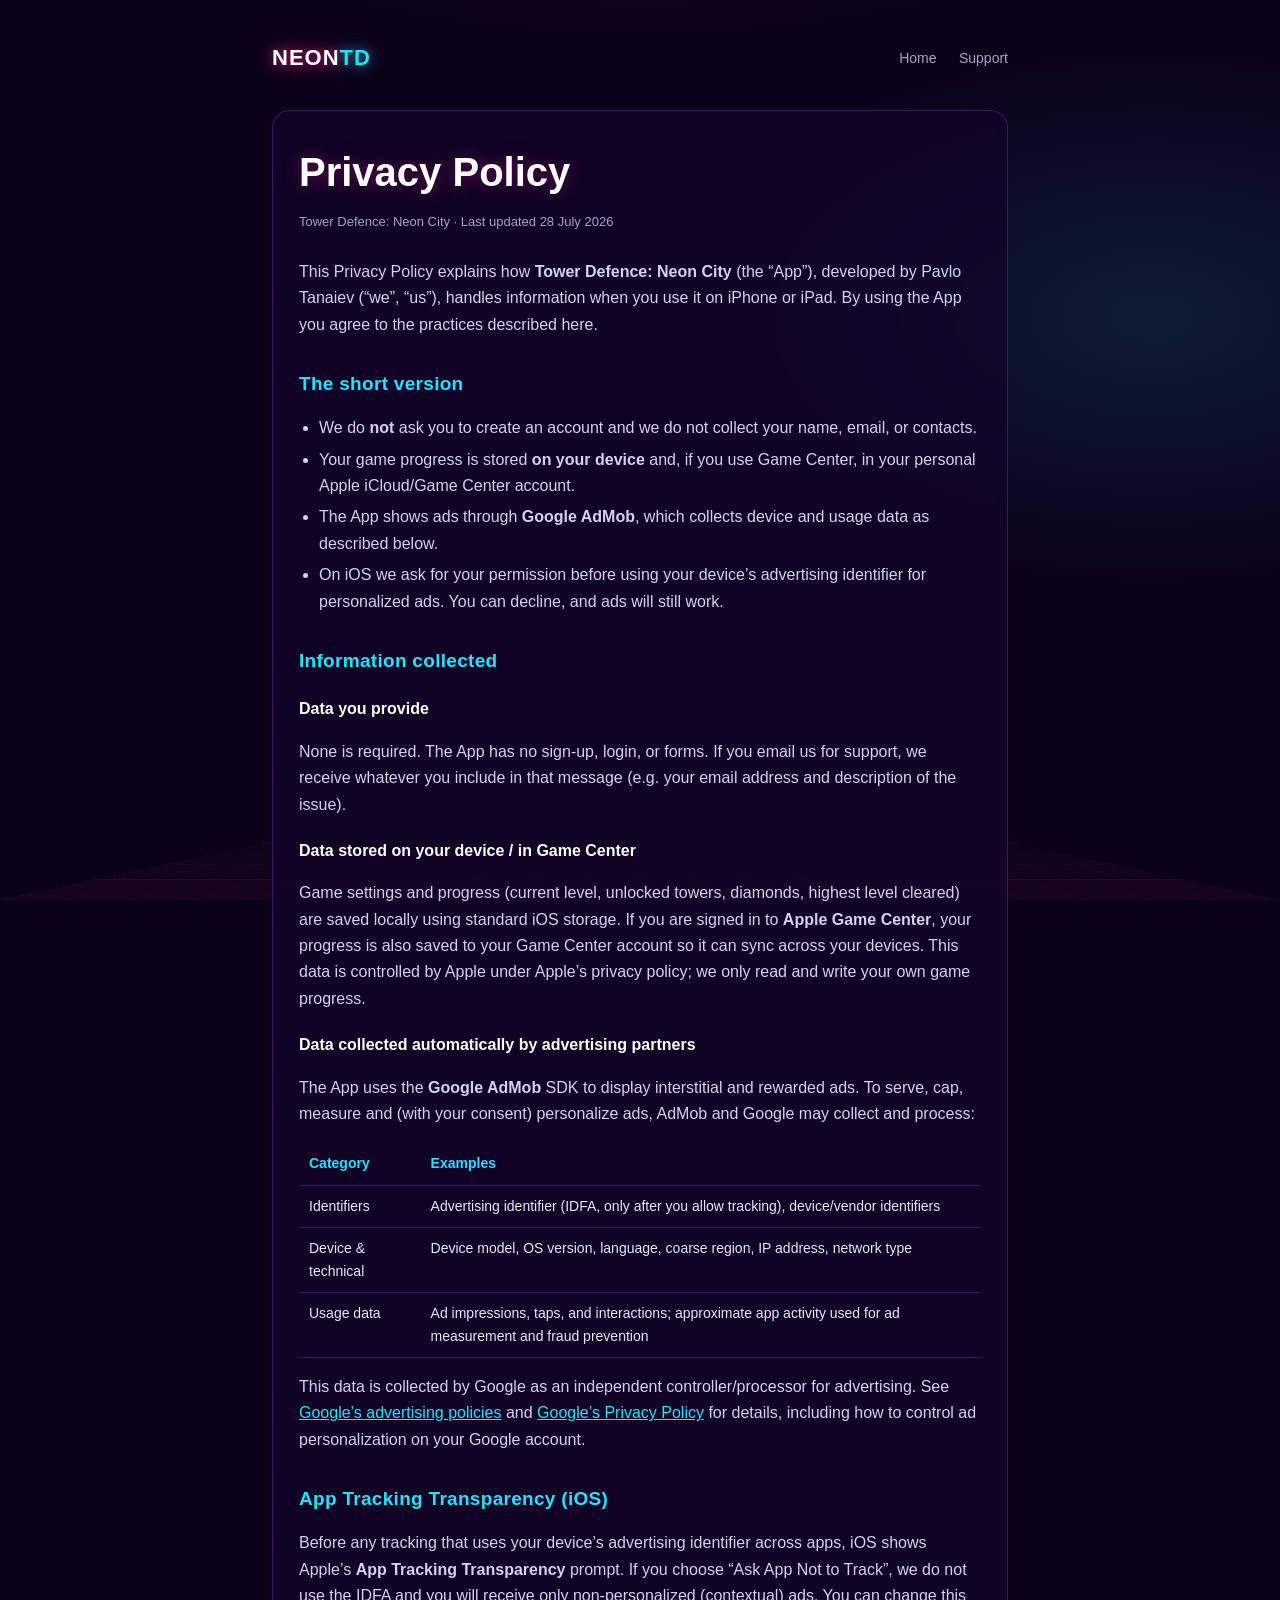
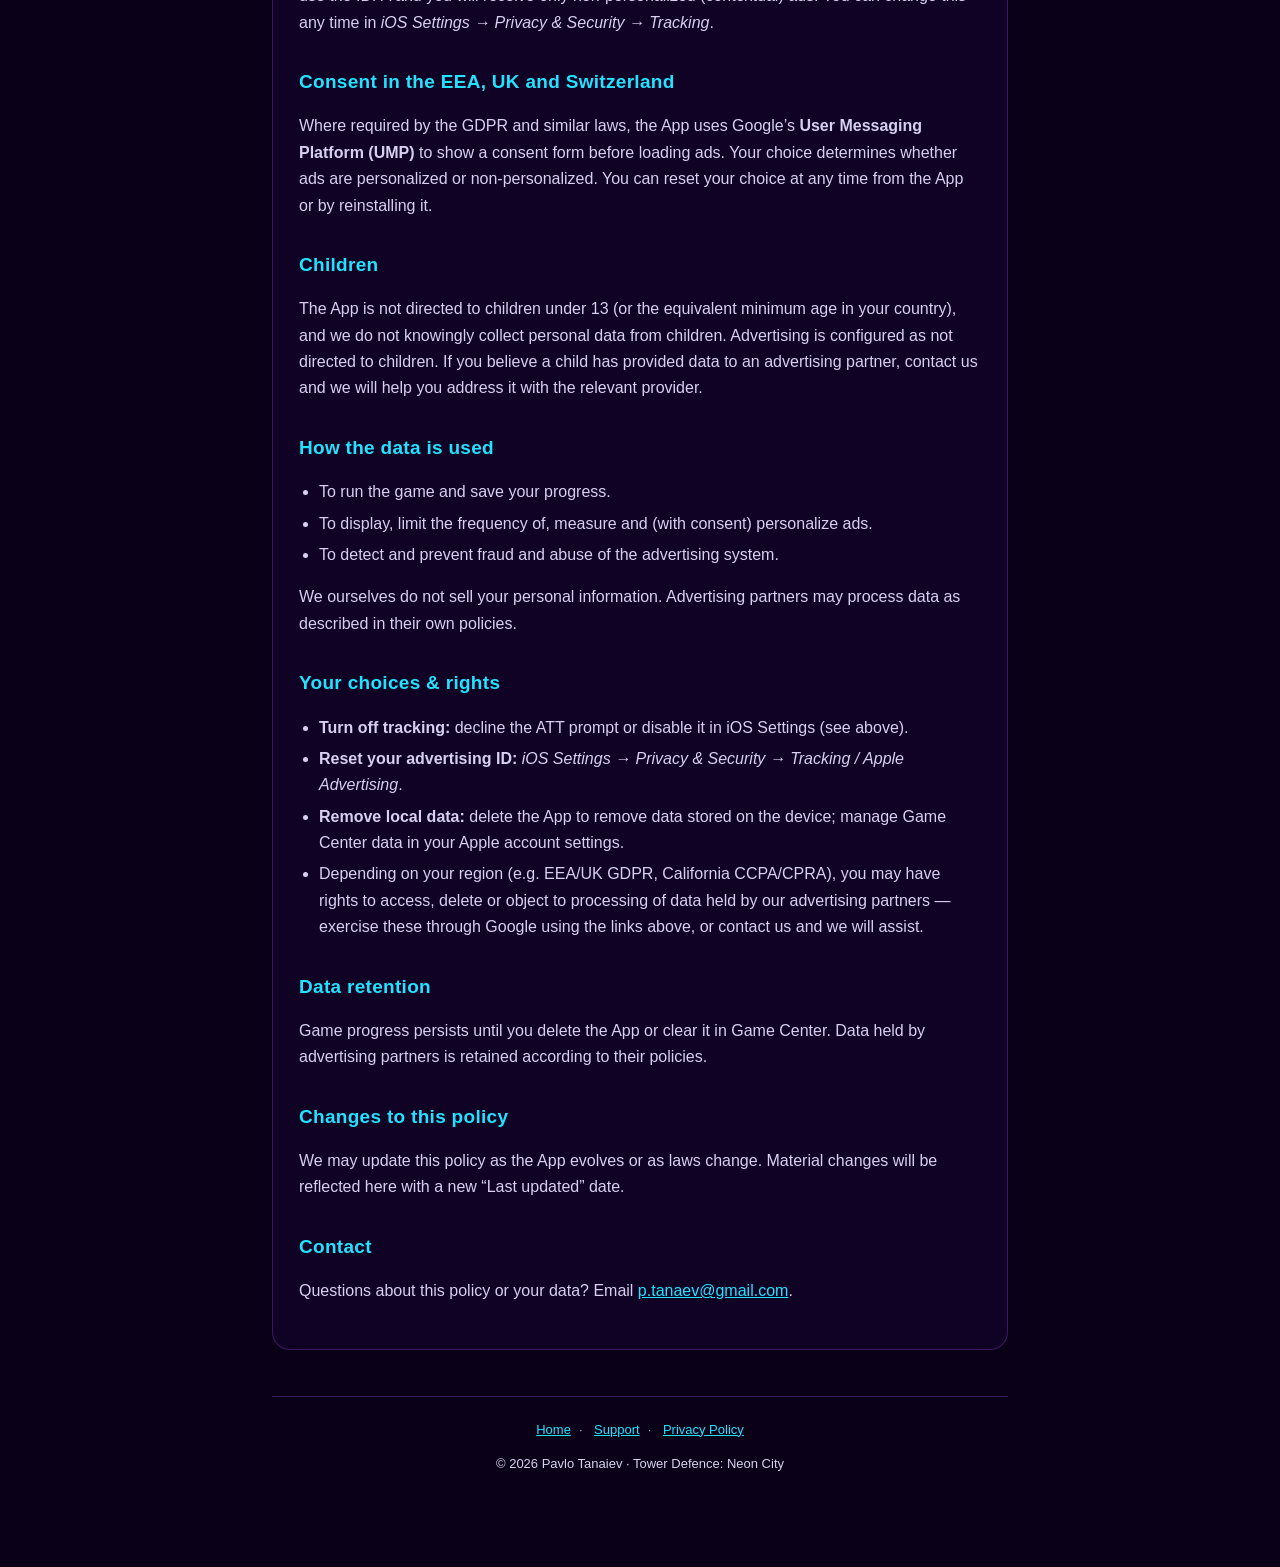
==== privacy.html @ 94c9c4ea "Site: landing, support, privacy policy, app-ads.txt for Tower Defence: Neon City" ====
<!doctype html>
<html lang="en">
<head>
<meta charset="utf-8">
<meta name="viewport" content="width=device-width, initial-scale=1">
<title>Privacy Policy — Tower Defence: Neon City</title>
<meta name="description" content="Privacy Policy for Tower Defence: Neon City (iOS).">
<link rel="stylesheet" href="style.css">
</head>
<body>
<div class="grid-floor"></div>
<div class="wrap">
  <header class="site">
    <a class="brand" href="index.html"><span class="logo">NEON<span class="c">TD</span></span></a>
    <nav>
      <a href="index.html">Home</a>
      <a href="support.html">Support</a>
    </nav>
  </header>

  <div class="card">
    <h1 class="page">Privacy Policy</h1>
    <p class="updated">Tower Defence: Neon City · Last updated 28 July 2026</p>

    <p>This Privacy Policy explains how <strong>Tower Defence: Neon City</strong>
    (the “App”), developed by Pavlo Tanaiev (“we”, “us”), handles information when
    you use it on iPhone or iPad. By using the App you agree to the practices
    described here.</p>

    <h2>The short version</h2>
    <ul>
      <li>We do <strong>not</strong> ask you to create an account and we do not
      collect your name, email, or contacts.</li>
      <li>Your game progress is stored <strong>on your device</strong> and, if you
      use Game Center, in your personal Apple iCloud/Game Center account.</li>
      <li>The App shows ads through <strong>Google AdMob</strong>, which collects
      device and usage data as described below.</li>
      <li>On iOS we ask for your permission before using your device’s advertising
      identifier for personalized ads. You can decline, and ads will still work.</li>
    </ul>

    <h2>Information collected</h2>

    <h3>Data you provide</h3>
    <p>None is required. The App has no sign-up, login, or forms. If you email us
    for support, we receive whatever you include in that message (e.g. your email
    address and description of the issue).</p>

    <h3>Data stored on your device / in Game Center</h3>
    <p>Game settings and progress (current level, unlocked towers, diamonds,
    highest level cleared) are saved locally using standard iOS storage. If you are
    signed in to <strong>Apple Game Center</strong>, your progress is also saved to
    your Game Center account so it can sync across your devices. This data is
    controlled by Apple under Apple’s privacy policy; we only read and write your
    own game progress.</p>

    <h3>Data collected automatically by advertising partners</h3>
    <p>The App uses the <strong>Google AdMob</strong> SDK to display interstitial
    and rewarded ads. To serve, cap, measure and (with your consent) personalize
    ads, AdMob and Google may collect and process:</p>
    <table class="data">
      <tr><th>Category</th><th>Examples</th></tr>
      <tr><td>Identifiers</td><td>Advertising identifier (IDFA, only after you allow tracking), device/vendor identifiers</td></tr>
      <tr><td>Device &amp; technical</td><td>Device model, OS version, language, coarse region, IP address, network type</td></tr>
      <tr><td>Usage data</td><td>Ad impressions, taps, and interactions; approximate app activity used for ad measurement and fraud prevention</td></tr>
    </table>
    <p>This data is collected by Google as an independent controller/processor for
    advertising. See
    <a href="https://policies.google.com/technologies/ads">Google’s advertising
    policies</a> and
    <a href="https://policies.google.com/privacy">Google’s Privacy Policy</a> for
    details, including how to control ad personalization on your Google account.</p>

    <h2>App Tracking Transparency (iOS)</h2>
    <p>Before any tracking that uses your device’s advertising identifier across
    apps, iOS shows Apple’s <strong>App Tracking Transparency</strong> prompt.
    If you choose “Ask App Not to Track”, we do not use the IDFA and you will
    receive only non-personalized (contextual) ads. You can change this any time in
    <em>iOS Settings → Privacy &amp; Security → Tracking</em>.</p>

    <h2>Consent in the EEA, UK and Switzerland</h2>
    <p>Where required by the GDPR and similar laws, the App uses Google’s
    <strong>User Messaging Platform (UMP)</strong> to show a consent form before
    loading ads. Your choice determines whether ads are personalized or
    non-personalized. You can reset your choice at any time from the App or by
    reinstalling it.</p>

    <h2>Children</h2>
    <p>The App is not directed to children under 13 (or the equivalent minimum age
    in your country), and we do not knowingly collect personal data from children.
    Advertising is configured as not directed to children. If you believe a child
    has provided data to an advertising partner, contact us and we will help you
    address it with the relevant provider.</p>

    <h2>How the data is used</h2>
    <ul>
      <li>To run the game and save your progress.</li>
      <li>To display, limit the frequency of, measure and (with consent)
      personalize ads.</li>
      <li>To detect and prevent fraud and abuse of the advertising system.</li>
    </ul>
    <p>We ourselves do not sell your personal information. Advertising partners may
    process data as described in their own policies.</p>

    <h2>Your choices &amp; rights</h2>
    <ul>
      <li><strong>Turn off tracking:</strong> decline the ATT prompt or disable it
      in iOS Settings (see above).</li>
      <li><strong>Reset your advertising ID:</strong> <em>iOS Settings → Privacy
      &amp; Security → Tracking / Apple Advertising</em>.</li>
      <li><strong>Remove local data:</strong> delete the App to remove data stored
      on the device; manage Game Center data in your Apple account settings.</li>
      <li>Depending on your region (e.g. EEA/UK GDPR, California CCPA/CPRA), you may
      have rights to access, delete or object to processing of data held by our
      advertising partners — exercise these through Google using the links above,
      or contact us and we will assist.</li>
    </ul>

    <h2>Data retention</h2>
    <p>Game progress persists until you delete the App or clear it in Game Center.
    Data held by advertising partners is retained according to their policies.</p>

    <h2>Changes to this policy</h2>
    <p>We may update this policy as the App evolves or as laws change. Material
    changes will be reflected here with a new “Last updated” date.</p>

    <h2>Contact</h2>
    <p>Questions about this policy or your data? Email
    <a href="mailto:p.tanaev@gmail.com">p.tanaev@gmail.com</a>.</p>
  </div>

  <footer class="site">
    <div>
      <a href="index.html">Home</a>·
      <a href="support.html">Support</a>·
      <a href="privacy.html">Privacy Policy</a>
    </div>
    <p>© 2026 Pavlo Tanaiev · Tower Defence: Neon City</p>
  </footer>
</div>
</body>
</html>
---- style.css ----
:root {
  --bg: #0a0119;
  --bg2: #12042a;
  --panel: rgba(18, 4, 42, 0.72);
  --cyan: #22e3ff;
  --pink: #ff2d95;
  --violet: #a855f7;
  --text: #eae6ff;
  --muted: #a99fce;
  --line: rgba(168, 85, 247, 0.28);
}

* { box-sizing: border-box; }

html { -webkit-text-size-adjust: 100%; }

body {
  margin: 0;
  background:
    radial-gradient(1200px 600px at 50% -10%, rgba(255,45,149,0.16), transparent 60%),
    radial-gradient(900px 500px at 90% 10%, rgba(34,227,255,0.12), transparent 55%),
    var(--bg);
  color: var(--text);
  font-family: -apple-system, BlinkMacSystemFont, "Segoe UI", Roboto, Helvetica, Arial, sans-serif;
  line-height: 1.65;
  min-height: 100vh;
}

.grid-floor {
  position: fixed;
  left: 0; right: 0; bottom: 0;
  height: 40vh;
  background-image:
    linear-gradient(transparent 0%, rgba(255,45,149,0.10) 100%),
    repeating-linear-gradient(90deg, rgba(34,227,255,0.14) 0 1px, transparent 1px 64px),
    repeating-linear-gradient(0deg, rgba(34,227,255,0.14) 0 1px, transparent 1px 64px);
  transform: perspective(340px) rotateX(68deg);
  transform-origin: bottom;
  opacity: 0.5;
  pointer-events: none;
  z-index: 0;
}

.wrap {
  position: relative;
  z-index: 1;
  max-width: 780px;
  margin: 0 auto;
  padding: 40px 22px 80px;
}

header.site {
  display: flex;
  align-items: center;
  justify-content: space-between;
  gap: 16px;
  margin-bottom: 34px;
  flex-wrap: wrap;
}

.brand {
  display: flex;
  align-items: center;
  gap: 12px;
  text-decoration: none;
}
.brand .logo {
  font-weight: 900;
  font-size: 22px;
  letter-spacing: 1px;
  color: #fff;
  text-shadow: 0 0 14px rgba(255,45,149,0.8), 0 0 30px rgba(255,45,149,0.4);
}
.brand .logo .c { color: var(--cyan); text-shadow: 0 0 14px rgba(34,227,255,0.8); }

nav a {
  color: var(--muted);
  text-decoration: none;
  font-size: 14px;
  margin-left: 18px;
  transition: color .2s;
}
nav a:hover { color: var(--cyan); }

.hero {
  text-align: center;
  padding: 30px 0 20px;
}
.hero h1 {
  font-size: clamp(34px, 8vw, 62px);
  line-height: 1.02;
  margin: 0 0 10px;
  font-weight: 900;
  letter-spacing: -0.5px;
  color: #fff;
  text-shadow: 0 0 22px rgba(255,45,149,0.55);
}
.hero h1 .c { color: var(--cyan); text-shadow: 0 0 22px rgba(34,227,255,0.6); }
.hero p.tag {
  color: var(--cyan);
  letter-spacing: 3px;
  text-transform: uppercase;
  font-size: 13px;
  margin: 0 0 26px;
}

.cta {
  display: inline-flex;
  align-items: center;
  gap: 8px;
  padding: 13px 26px;
  border-radius: 999px;
  font-weight: 700;
  text-decoration: none;
  margin: 6px;
  transition: transform .15s, box-shadow .2s;
}
.cta.primary {
  background: linear-gradient(90deg, var(--pink), var(--violet));
  color: #fff;
  box-shadow: 0 0 26px rgba(255,45,149,0.5);
}
.cta.ghost {
  border: 1.5px solid var(--cyan);
  color: var(--cyan);
}
.cta:hover { transform: translateY(-2px); }

.features {
  display: grid;
  grid-template-columns: repeat(auto-fit, minmax(150px, 1fr));
  gap: 14px;
  margin: 40px 0;
}
.feature {
  background: var(--panel);
  border: 1px solid var(--line);
  border-radius: 14px;
  padding: 16px;
  text-align: center;
}
.feature .n { color: var(--cyan); font-weight: 800; font-size: 22px; }
.feature .l { color: var(--muted); font-size: 13px; margin-top: 2px; }

.card {
  background: var(--panel);
  border: 1px solid var(--line);
  border-radius: 18px;
  padding: 28px 26px;
  backdrop-filter: blur(6px);
}

h1.page {
  font-size: clamp(28px, 6vw, 40px);
  font-weight: 900;
  color: #fff;
  margin: 0 0 6px;
  text-shadow: 0 0 18px rgba(255,45,149,0.4);
}
.updated { color: var(--muted); font-size: 13px; margin: 0 0 26px; }

h2 {
  color: var(--cyan);
  font-size: 19px;
  margin: 30px 0 8px;
  letter-spacing: 0.3px;
}
h3 { color: #fff; font-size: 16px; margin: 20px 0 4px; }
p, li { color: #d7d0f0; }
a { color: var(--cyan); }
a:hover { color: var(--pink); }
ul { padding-left: 20px; }
li { margin: 5px 0; }

.faq h3 { color: var(--pink); }

table.data {
  width: 100%;
  border-collapse: collapse;
  margin: 12px 0;
  font-size: 14px;
}
table.data th, table.data td {
  text-align: left;
  padding: 9px 10px;
  border-bottom: 1px solid var(--line);
  vertical-align: top;
}
table.data th { color: var(--cyan); font-weight: 700; }

footer.site {
  text-align: center;
  color: var(--muted);
  font-size: 13px;
  margin-top: 46px;
  padding-top: 22px;
  border-top: 1px solid var(--line);
}
footer.site a { margin: 0 8px; }
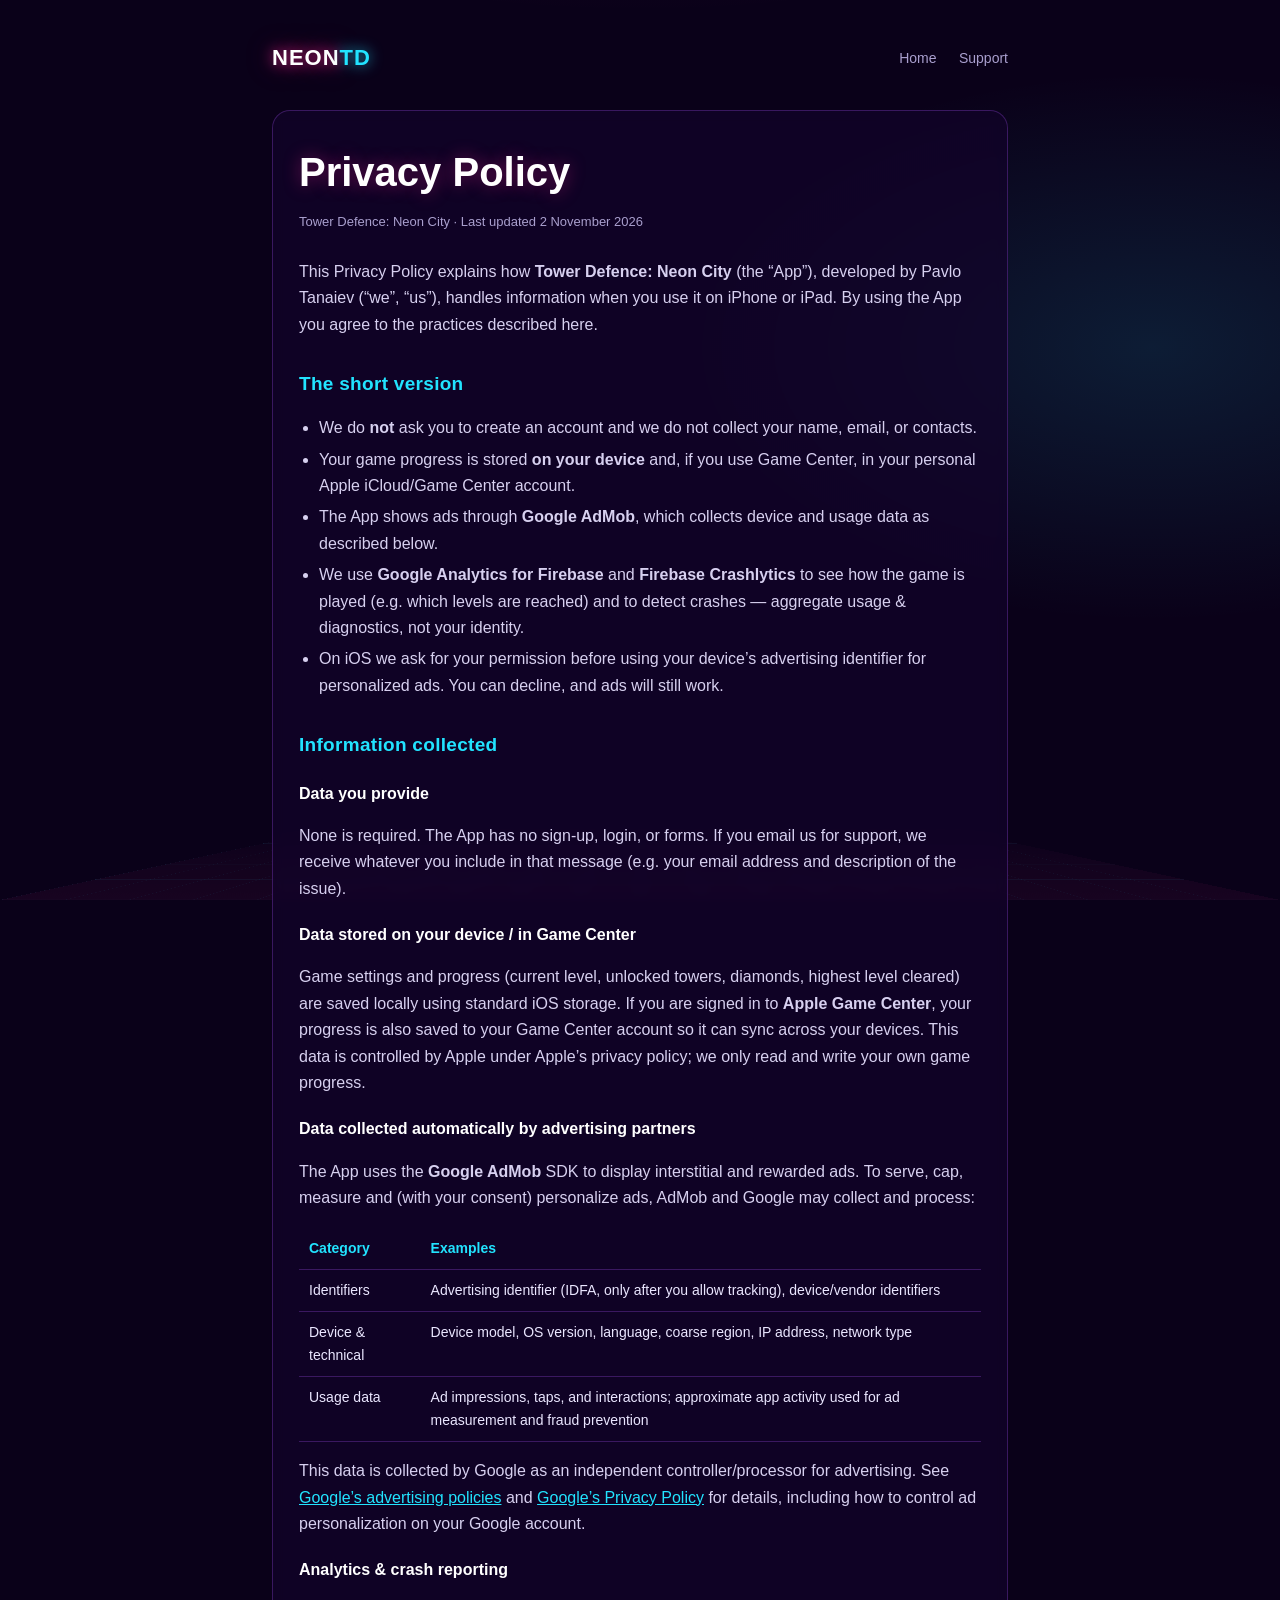
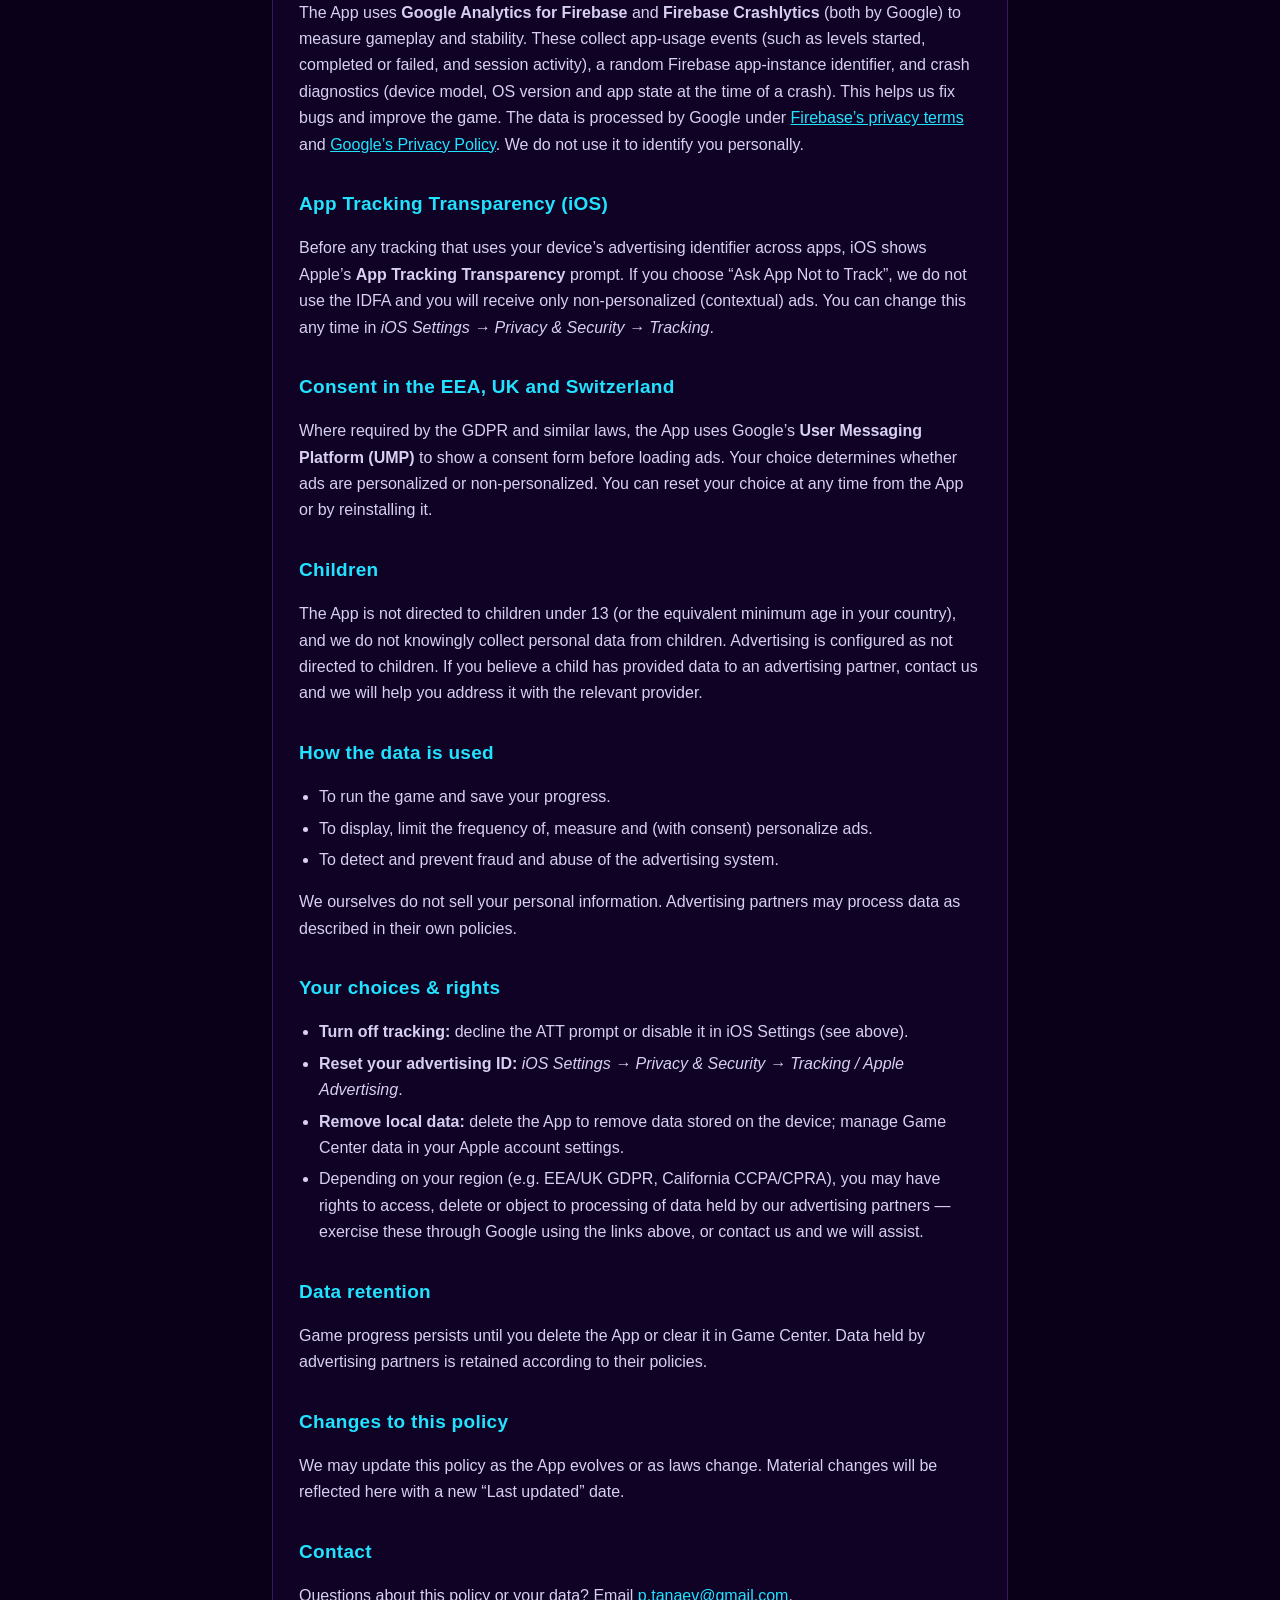
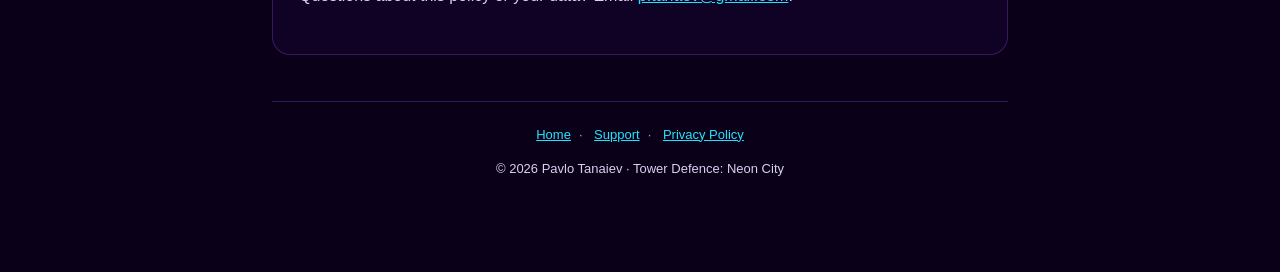
==== commit 5b329436: "privacy: disclose Firebase Analytics + Crashlytics" ====
--- a/privacy.html
+++ b/privacy.html
@@ -20,7 +20,7 @@
 
   <div class="card">
     <h1 class="page">Privacy Policy</h1>
-    <p class="updated">Tower Defence: Neon City · Last updated 28 July 2026</p>
+    <p class="updated">Tower Defence: Neon City · Last updated 2 November 2026</p>
 
     <p>This Privacy Policy explains how <strong>Tower Defence: Neon City</strong>
     (the “App”), developed by Pavlo Tanaiev (“we”, “us”), handles information when
@@ -35,6 +35,7 @@
       use Game Center, in your personal Apple iCloud/Game Center account.</li>
       <li>The App shows ads through <strong>Google AdMob</strong>, which collects
       device and usage data as described below.</li>
+      <li>We use <strong>Google Analytics for Firebase</strong> and <strong>Firebase Crashlytics</strong> to see how the game is played (e.g. which levels are reached) and to detect crashes — aggregate usage &amp; diagnostics, not your identity.</li>
       <li>On iOS we ask for your permission before using your device’s advertising
       identifier for personalized ads. You can decline, and ads will still work.</li>
     </ul>
@@ -70,6 +71,18 @@
     policies</a> and
     <a href="https://policies.google.com/privacy">Google’s Privacy Policy</a> for
     details, including how to control ad personalization on your Google account.</p>
+
+    <h3>Analytics &amp; crash reporting</h3>
+    <p>The App uses <strong>Google Analytics for Firebase</strong> and
+    <strong>Firebase Crashlytics</strong> (both by Google) to measure gameplay
+    and stability. These collect app-usage events (such as levels started,
+    completed or failed, and session activity), a random Firebase app-instance
+    identifier, and crash diagnostics (device model, OS version and app state at
+    the time of a crash). This helps us fix bugs and improve the game. The data is
+    processed by Google under
+    <a href="https://firebase.google.com/support/privacy">Firebase’s privacy terms</a>
+    and <a href="https://policies.google.com/privacy">Google’s Privacy Policy</a>.
+    We do not use it to identify you personally.</p>
 
     <h2>App Tracking Transparency (iOS)</h2>
     <p>Before any tracking that uses your device’s advertising identifier across
